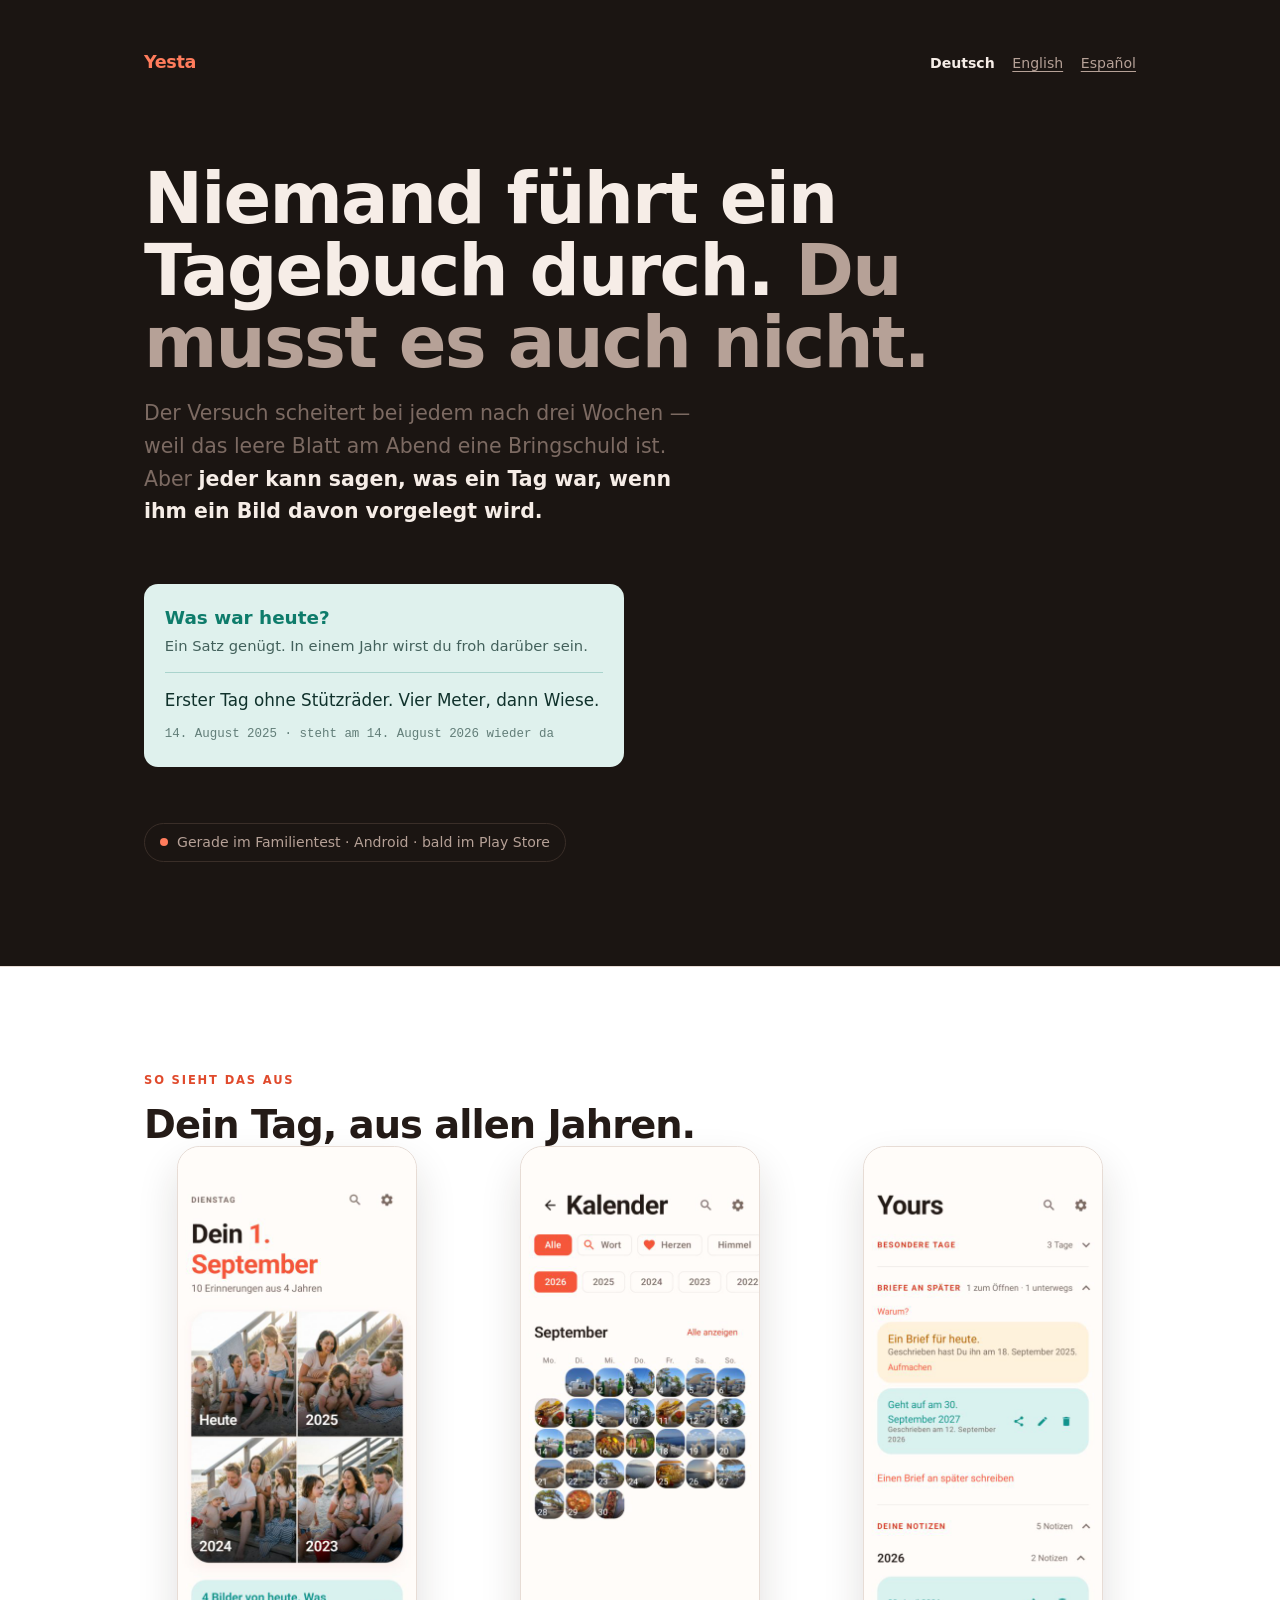
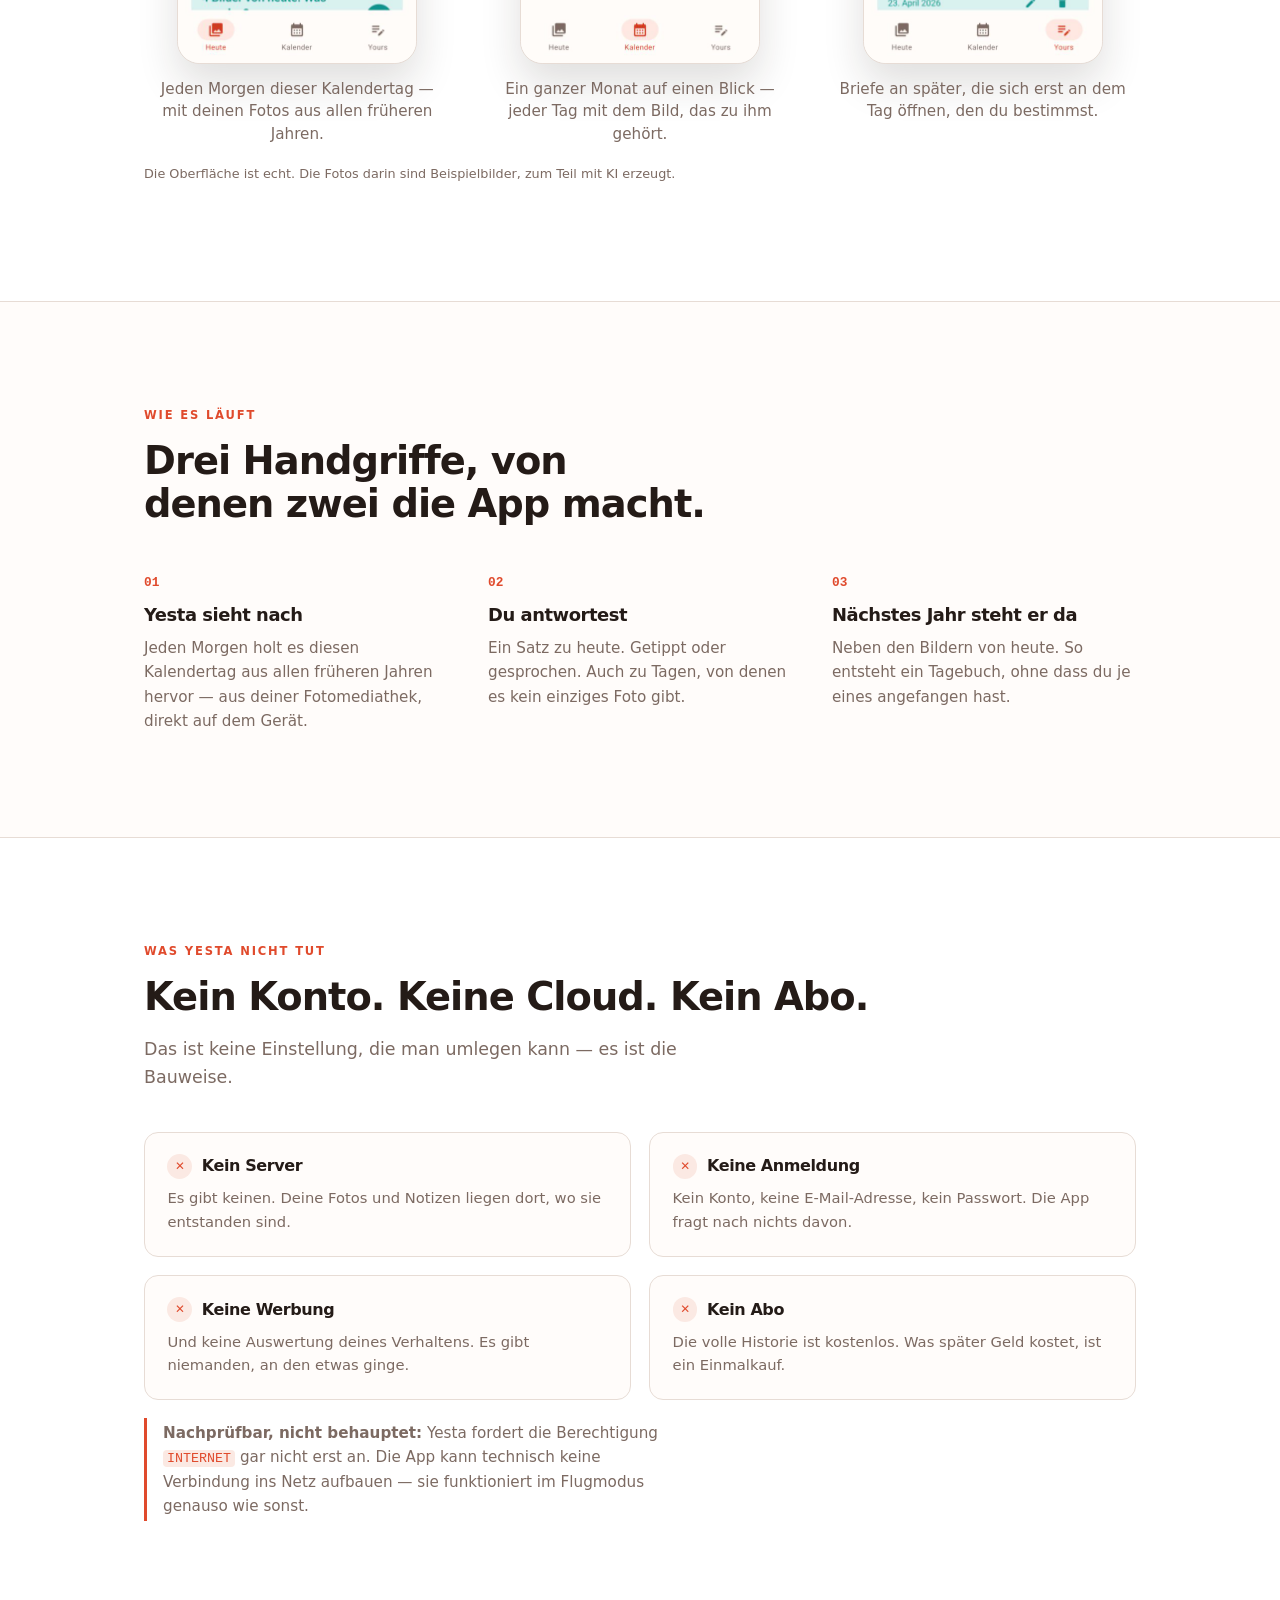
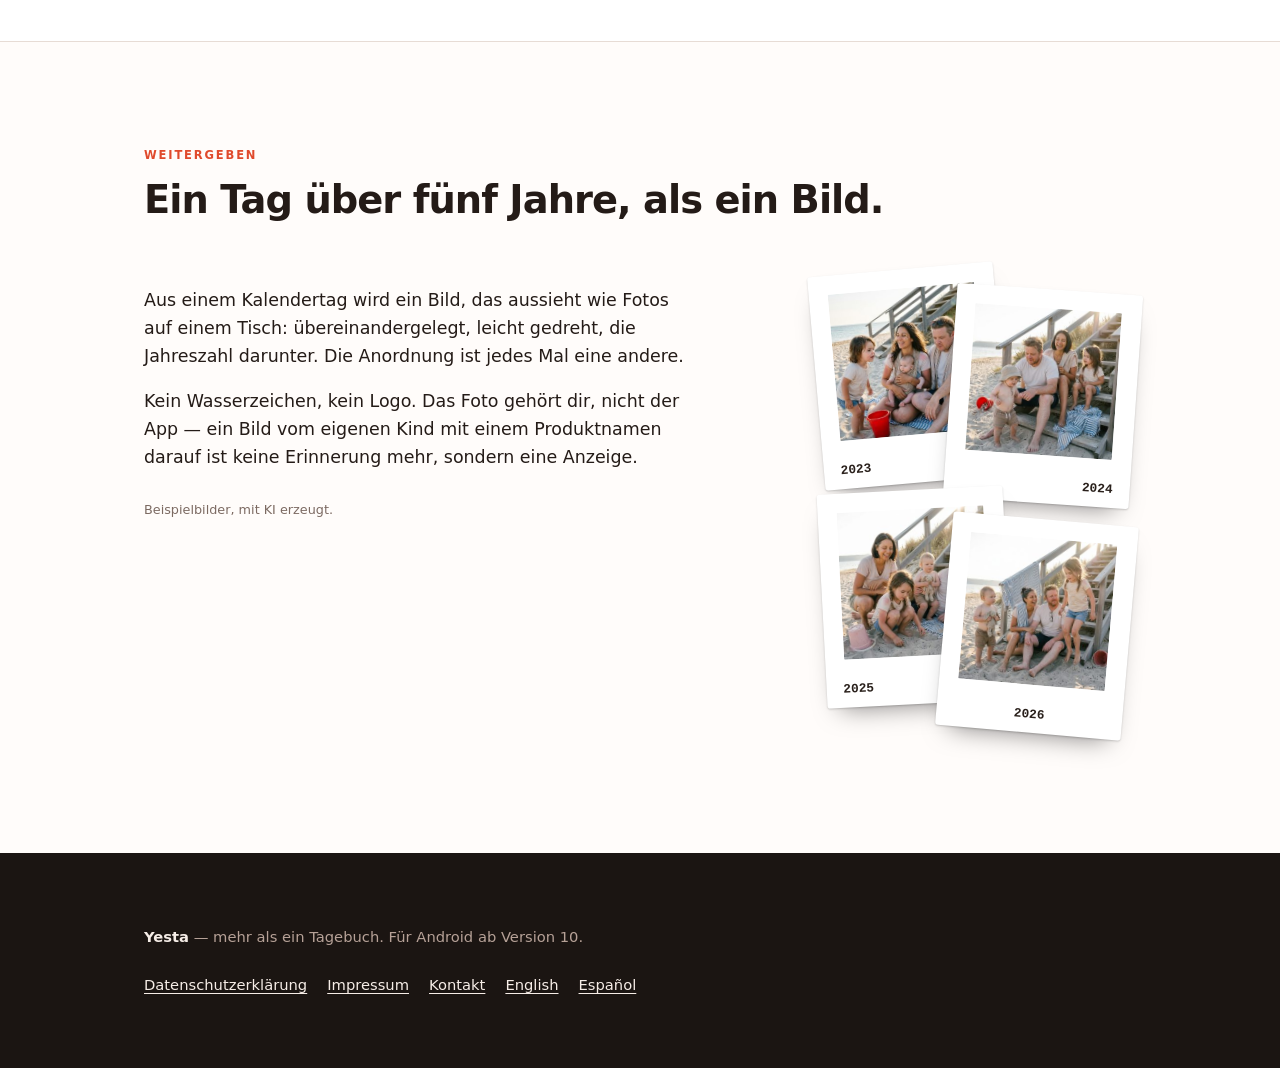
==== index.html @ fdedf06f "Webseite aktualisiert" ====
<!doctype html>
<html lang="de">
<head>
<meta charset="utf-8">
<meta name="viewport" content="width=device-width, initial-scale=1">
<title>Yesta — mehr als ein Tagebuch</title>
<meta name="description" content="Yesta zeigt dir jeden Tag, was du am selben Datum in früheren Jahren erlebt hast, und stellt eine Frage: Was war heute? Alles bleibt auf deinem Handy.">
<link rel="canonical" href="https://yesta.app/">
<link rel="alternate" hreflang="de" href="https://yesta.app/">
<link rel="alternate" hreflang="en" href="https://yesta.app/en/">
<link rel="alternate" hreflang="es" href="https://yesta.app/es/">
<link rel="alternate" hreflang="x-default" href="https://yesta.app/">
<meta property="og:title" content="Yesta — mehr als ein Tagebuch">
<meta property="og:description" content="Was war heute? Ein Satz genügt. Nächstes Jahr liest du ihn wieder.">
<meta property="og:type" content="website">
<meta property="og:site_name" content="Yesta">
<meta property="og:locale" content="de_DE">
<meta property="og:locale:alternate" content="en_US">
<meta property="og:locale:alternate" content="es_ES">
<meta property="og:url" content="https://yesta.app/">
<meta property="og:image" content="https://yesta.app/bilder/vorschau.jpg">
<meta property="og:image:width" content="1200">
<meta property="og:image:height" content="630">
<meta property="og:image:alt" content="Yesta — mehr als ein Tagebuch. Ein Handy zeigt den 1. September mit vier Fotos aus früheren Jahren, davor ein Sofortbild von 2024.">
<meta name="twitter:card" content="summary_large_image">
<style>
  :root {
    --ground:        #FFFCFA;
    --ground-deep:   #1B1512;
    --surface:       #FFFFFF;
    --ink:           #241B17;
    --ink-muted:     #7C6A62;
    --ink-inverse:   #F6EDE7;
    --ink-inverse-muted: #B6A197;
    --coral:         #E04A2C;
    --coral-bright:  #FF7C5C;
    --coral-wash:    #FBE9E3;
    --teal:          #0E7C6B;
    --teal-wash:     #DFF1ED;
    --line:          #E7DCD5;
    --line-inverse:  #3A2E28;

    --sans: "Segoe UI Variable Display", "Segoe UI", system-ui, -apple-system,
            "Helvetica Neue", Arial, sans-serif;
    --mono: "Cascadia Mono", Consolas, ui-monospace, "SF Mono", Menlo, monospace;

    --measure: 34rem;
    --gutter: clamp(1.25rem, 5vw, 3rem);
  }

  @media (prefers-color-scheme: dark) {
    :root {
      --ground:      #171210;
      --surface:     #201A17;
      --ink:         #F4EBE5;
      --ink-muted:   #B09C92;
      --coral:       #FF7C5C;
      --coral-wash:  #35201A;
      --teal:        #5FD3BE;
      --teal-wash:   #14322D;
      --line:        #362C27;
    }
  }

  *, *::before, *::after { box-sizing: border-box; }

  body {
    margin: 0;
    background: var(--ground);
    color: var(--ink);
    font-family: var(--sans);
    font-size: clamp(1rem, .96rem + .2vw, 1.09rem);
    line-height: 1.6;
    -webkit-font-smoothing: antialiased;
  }

  .band { padding: clamp(3.5rem, 9vw, 6.5rem) var(--gutter); }
  .inner { max-width: 62rem; margin: 0 auto; }
  p { max-width: var(--measure); }

  h1, h2, h3 { text-wrap: balance; letter-spacing: -.025em; margin: 0; }

  /* ---------------- Kopfband ---------------- */

  .hero {
    background: var(--ground-deep);
    color: var(--ink-inverse);
    padding-top: clamp(2rem, 5vw, 3rem);
  }

  .brandline {
    display: flex;
    align-items: baseline;
    justify-content: space-between;
    gap: 1rem;
    margin-bottom: clamp(3rem, 9vw, 5.5rem);
  }

  .brand {
    font-size: 1.1rem;
    font-weight: 700;
    letter-spacing: -.02em;
    color: var(--coral-bright);
  }

  .langs { display: flex; gap: 1.1rem; flex: none; }
  .lang {
    font-size: .88rem;
    color: var(--ink-inverse-muted);
    text-decoration: underline;
    text-underline-offset: .18em;
  }
  .lang:hover { color: var(--coral-bright); }
  .lang[aria-current="true"] {
    color: var(--ink-inverse);
    text-decoration: none;
    font-weight: 600;
  }

  .hero h1 {
    font-size: clamp(2.3rem, 7.5vw, 4.4rem);
    line-height: 1.02;
    font-weight: 700;
    max-width: 18ch;
  }

  .hero h1 .quiet { color: var(--ink-inverse-muted); }

  .hero-body {
    margin-top: 1.6rem;
    color: var(--ink-inverse-muted);
    font-size: clamp(1.05rem, 1rem + .35vw, 1.3rem);
    max-width: 36rem;
  }

  .hero-body strong { color: var(--ink-inverse); font-weight: 600; }

  /* Die Notizkarte — dasselbe Objekt, das die App zeigt. */
  .note-card {
    margin-top: clamp(2.5rem, 6vw, 3.5rem);
    max-width: 30rem;
    background: var(--teal-wash);
    border-radius: 14px;
    padding: 1.15rem 1.3rem 1.35rem;
    color: #10322C;
  }
  @media (prefers-color-scheme: dark) { .note-card { color: #D8F2EC; } }

  .note-card .ask {
    font-size: 1.15rem;
    font-weight: 700;
    color: var(--teal);
    margin: 0 0 .15rem;
  }
  .note-card .hint { margin: 0 0 .9rem; font-size: .92rem; opacity: .75; }
  .note-card .written {
    margin: 0;
    font-size: 1.05rem;
    border-top: 1px solid rgba(14, 124, 107, .25);
    padding-top: .85rem;
  }
  .note-card .stamp {
    display: block;
    margin-top: .7rem;
    font-family: var(--mono);
    font-size: .78rem;
    opacity: .6;
  }

  .status {
    margin-top: clamp(2.5rem, 6vw, 3.5rem);
    display: inline-flex;
    align-items: center;
    gap: .55rem;
    border: 1px solid var(--line-inverse);
    border-radius: 99px;
    padding: .45rem .95rem;
    font-size: .88rem;
    color: var(--ink-inverse-muted);
  }
  .dot {
    width: .5rem; height: .5rem; border-radius: 50%;
    background: var(--coral-bright); flex: none;
  }

  /* ---------------- Abschnitte ---------------- */

  .eyebrow {
    font-size: .72rem;
    font-weight: 700;
    letter-spacing: .16em;
    text-transform: uppercase;
    color: var(--coral);
    margin-bottom: .9rem;
  }

  h2 { font-size: clamp(1.6rem, 1.2rem + 1.6vw, 2.4rem); line-height: 1.12; }
  .band > .inner > p { margin-top: 1.1rem; color: var(--ink-muted); }

  .steps {
    margin-top: clamp(2rem, 5vw, 3rem);
    display: grid;
    gap: clamp(1.5rem, 4vw, 2.5rem);
    grid-template-columns: repeat(auto-fit, minmax(15rem, 1fr));
  }
  .step h3 { font-size: 1.12rem; margin-bottom: .4rem; }
  .step p { color: var(--ink-muted); font-size: .95rem; margin: 0; max-width: 26rem; }
  .step .num {
    font-family: var(--mono);
    font-size: .8rem;
    font-weight: 700;
    color: var(--coral);
    display: block;
    margin-bottom: .5rem;
  }

  /* ---------------- Was es nicht tut ---------------- */

  .plain { background: var(--surface); border-block: 1px solid var(--line); }

  /* Vier Karten, also zwei mal zwei. Ein „auto-fit"-Raster ergab auf breiten
     Schirmen drei Spalten und eine leere graue Zelle daneben. */
  .facts {
    margin-top: clamp(1.8rem, 4vw, 2.5rem);
    display: grid;
    gap: clamp(.85rem, 2.2vw, 1.15rem);
    grid-template-columns: 1fr;
  }
  @media (min-width: 46rem) { .facts { grid-template-columns: 1fr 1fr; } }

  .fact {
    background: var(--ground);
    border: 1px solid var(--line);
    border-radius: 14px;
    padding: 1.3rem 1.4rem 1.4rem;
  }
  .fact h3 {
    font-size: 1rem;
    margin-bottom: .45rem;
    display: flex;
    align-items: center;
    gap: .6rem;
  }
  .fact h3::before {
    content: "✕";
    flex: none;
    width: 1.55rem; height: 1.55rem;
    border-radius: 50%;
    background: var(--coral-wash);
    color: var(--coral);
    font-size: .74rem;
    font-weight: 700;
    display: grid;
    place-items: center;
  }
  .fact p { font-size: .92rem; color: var(--ink-muted); margin: 0; max-width: none; }

  .proof {
    margin-top: 1.5rem;
    border-left: 3px solid var(--coral);
    padding: .2rem 0 .2rem 1rem;
    font-size: .95rem;
    color: var(--ink-muted);
    max-width: var(--measure);
  }
  .proof code {
    font-family: var(--mono);
    font-size: .88em;
    background: var(--coral-wash);
    color: var(--coral);
    border-radius: 4px;
    padding: .06em .3em;
  }

  /* ---------------- Das geteilte Bild ---------------- */

  .share-layout {
    margin-top: clamp(2rem, 5vw, 3rem);
    display: grid;
    gap: clamp(2rem, 5vw, 3.5rem);
    grid-template-columns: 1fr;
    align-items: start;
  }
  @media (min-width: 52rem) {
    .share-layout { grid-template-columns: 1fr minmax(15rem, 20rem); }
  }

  .stack {
    position: relative;
    aspect-ratio: 2 / 3;
    max-width: 20rem;
    width: 100%;
    justify-self: center;
  }
  .pola {
    position: absolute;
    width: 58%;
    background: #fff;
    border-radius: 3px;
    padding: 6% 6% 15%;
    box-shadow: 0 1px 2px rgba(0,0,0,.18), 0 14px 26px -14px rgba(0,0,0,.5);
  }
  /* "height: auto" ist noetig, sonst schlaegt das height-Attribut des Bildes
     durch und das Sofortbild wird 300 Pixel hoch statt quadratisch. */
  .pola img {
    display: block;
    width: 100%;
    height: auto;
    aspect-ratio: 1;
    object-fit: cover;
    border-radius: 1px;
    background: var(--line);
  }
  .pola b {
    position: absolute;
    left: 9%; right: 9%; bottom: 3.5%;
    text-align: center;
    font-family: var(--mono);
    font-size: .8rem;
    font-weight: 600;
    color: #2A211C;
  }
  /* Jede Jahreszahl rueckt auf die Seite, die das naechste Sofortbild frei
     laesst - mittig verschwand sie darunter. Das oberste bleibt mittig. */
  .p1 b, .p3 b { text-align: left; }
  .p2 b { text-align: right; }
  /* Zwei Reihen zu zweit statt einer Saeule: Als Saeule ueberdeckte jedes
     Sofortbild die Jahreszahl des darueberliegenden - die Ueberlappung war
     groesser als der weisse Rand, unter dem die Zahl steht. So liegt jede
     Zahl im freien Bereich, und das unterste Bild bleibt im Rahmen. */
  .p1 { left:  0%; top:  0%; transform: rotate(-5deg); }
  .p2 { right: 0%; top:  4%; transform: rotate( 4deg); }
  .p3 { left:  2%; top: 46%; transform: rotate(-3deg); }
  .p4 { right: 2%; top: 52%; transform: rotate( 5deg); }

  /* ---------------- Fuß ---------------- */

  footer {
    background: var(--ground-deep);
    color: var(--ink-inverse-muted);
    padding: clamp(3rem, 7vw, 4.5rem) var(--gutter);
    font-size: .92rem;
  }
  footer .inner { display: grid; gap: 1.5rem; }
  footer a { color: var(--ink-inverse); text-decoration: underline; text-underline-offset: .18em; }
  footer a:hover { color: var(--coral-bright); }
  footer a:focus-visible, .status:focus-visible {
    outline: 2px solid var(--coral-bright); outline-offset: 3px;
  }
  .foot-links { display: flex; flex-wrap: wrap; gap: 1.25rem; }

  /* Die drei Bildschirmfotos unter dem Kopf. */
  .schau { display: grid; gap: clamp(1.25rem, 4vw, 2.25rem); grid-template-columns: 1fr; }
  .schau figure { margin: 0; display: grid; gap: .85rem; justify-items: center; }
  .schau img {
    display: block; width: 100%; max-width: 15rem; height: auto;
    border-radius: 1.4rem; border: 1px solid var(--line);
    box-shadow: 0 1.25rem 2.5rem rgba(36, 27, 23, .14);
    background: var(--surface);
  }
  .schau figcaption {
    color: var(--ink-muted); font-size: .95rem; line-height: 1.5;
    text-align: center; max-width: 18rem;
  }
  @media (min-width: 44rem) {
    .schau { grid-template-columns: repeat(3, 1fr); align-items: start; }
  }
  /* Kennzeichnung der kuenstlich erzeugten Beispielbilder im Stapel. */
  .stack-hinweis {
    margin-top: 1.75rem;
    color: var(--ink-muted);
    font-size: .8rem;
  }
</style>
</head>
<body>

<header class="band hero">
  <div class="inner">
    <div class="brandline">
      <div class="brand">Yesta</div>
      <nav class="langs" aria-label="Sprache">
        <span class="lang" aria-current="true">Deutsch</span>
        <a class="lang" href="en/index.html" hreflang="en" lang="en">English</a>
        <a class="lang" href="es/index.html" hreflang="es" lang="es">Español</a>
      </nav>
    </div>

    <h1>Niemand führt ein Tagebuch durch. <span class="quiet">Du musst es auch nicht.</span></h1>

    <p class="hero-body">
      Der Versuch scheitert bei jedem nach drei Wochen — weil das leere Blatt am
      Abend eine Bringschuld ist. Aber <strong>jeder kann sagen, was ein Tag war,
      wenn ihm ein Bild davon vorgelegt wird.</strong>
    </p>

    <div class="note-card">
      <p class="ask">Was war heute?</p>
      <p class="hint">Ein Satz genügt. In einem Jahr wirst du froh darüber sein.</p>
      <p class="written">
        Erster Tag ohne Stützräder. Vier Meter, dann Wiese.
        <span class="stamp">14. August 2025 · steht am 14. August 2026 wieder da</span>
      </p>
    </div>

    <div class="status"><span class="dot"></span> Gerade im Familientest · Android · bald im Play Store</div>
  </div>
</header>

<section class="band plain">
  <div class="inner">
    <div class="eyebrow">So sieht das aus</div>
    <h2>Dein Tag, aus allen Jahren.</h2>

    <div class="schau">
      <figure>
        <img src="bilder/01-home.jpg" width="480" height="1040" loading="lazy"
             alt="Die Tagesübersicht: Überschrift „Dein 1. September“, darunter vier Fotos desselben Kalendertags aus den Jahren 2023 bis heute.">
        <figcaption>Jeden Morgen dieser Kalendertag — mit deinen Fotos aus allen früheren Jahren.</figcaption>
      </figure>
      <figure>
        <img src="bilder/03-monat.jpg" width="480" height="1040" loading="lazy"
             alt="Die Monatsansicht: ein Kalenderraster, in dem jeder Tag des Septembers das Foto trägt, das an diesem Tag entstanden ist.">
        <figcaption>Ein ganzer Monat auf einen Blick — jeder Tag mit dem Bild, das zu ihm gehört.</figcaption>
      </figure>
      <figure>
        <img src="bilder/04-briefe.jpg" width="480" height="1040" loading="lazy"
             alt="Die Ansicht „Briefe an später“ mit verschlossenen Briefen und ihrem jeweiligen Öffnungsdatum.">
        <figcaption>Briefe an später, die sich erst an dem Tag öffnen, den du bestimmst.</figcaption>
      </figure>
    </div>
    <p class="stack-hinweis">Die Oberfläche ist echt. Die Fotos darin sind
      Beispielbilder, zum Teil mit KI erzeugt.</p>
  </div>
</section>

<section class="band">
  <div class="inner">
    <div class="eyebrow">Wie es läuft</div>
    <h2>Drei Handgriffe, von denen zwei die App macht.</h2>

    <div class="steps">
      <div class="step">
        <span class="num">01</span>
        <h3>Yesta sieht nach</h3>
        <p>
          Jeden Morgen holt es diesen Kalendertag aus allen früheren Jahren
          hervor — aus deiner Fotomediathek, direkt auf dem Gerät.
        </p>
      </div>
      <div class="step">
        <span class="num">02</span>
        <h3>Du antwortest</h3>
        <p>
          Ein Satz zu heute. Getippt oder gesprochen. Auch zu Tagen, von denen
          es kein einziges Foto gibt.
        </p>
      </div>
      <div class="step">
        <span class="num">03</span>
        <h3>Nächstes Jahr steht er da</h3>
        <p>
          Neben den Bildern von heute. So entsteht ein Tagebuch, ohne dass du
          je eines angefangen hast.
        </p>
      </div>
    </div>
  </div>
</section>

<section class="band plain">
  <div class="inner">
    <div class="eyebrow">Was Yesta nicht tut</div>
    <h2>Kein Konto. Keine Cloud. Kein Abo.</h2>
    <p>
      Das ist keine Einstellung, die man umlegen kann — es ist die Bauweise.
    </p>

    <div class="facts">
      <div class="fact">
        <h3>Kein Server</h3>
        <p>Es gibt keinen. Deine Fotos und Notizen liegen dort, wo sie entstanden sind.</p>
      </div>
      <div class="fact">
        <h3>Keine Anmeldung</h3>
        <p>Kein Konto, keine E-Mail-Adresse, kein Passwort. Die App fragt nach nichts davon.</p>
      </div>
      <div class="fact">
        <h3>Keine Werbung</h3>
        <p>Und keine Auswertung deines Verhaltens. Es gibt niemanden, an den etwas ginge.</p>
      </div>
      <div class="fact">
        <h3>Kein Abo</h3>
        <p>Die volle Historie ist kostenlos. Was später Geld kostet, ist ein Einmalkauf.</p>
      </div>
    </div>

    <p class="proof">
      <strong>Nachprüfbar, nicht behauptet:</strong> Yesta fordert die
      Berechtigung <code>INTERNET</code> gar nicht erst an. Die App kann
      technisch keine Verbindung ins Netz aufbauen — sie funktioniert im
      Flugmodus genauso wie sonst.
    </p>
  </div>
</section>

<section class="band">
  <div class="inner">
    <div class="eyebrow">Weitergeben</div>
    <h2>Ein Tag über fünf Jahre, als ein Bild.</h2>

    <div class="share-layout">
      <div>
        <p>
          Aus einem Kalendertag wird ein Bild, das aussieht wie Fotos auf einem
          Tisch: übereinandergelegt, leicht gedreht, die Jahreszahl darunter.
          Die Anordnung ist jedes Mal eine andere.
        </p>
        <p>
          Kein Wasserzeichen, kein Logo. Das Foto gehört dir, nicht der App —
          ein Bild vom eigenen Kind mit einem Produktnamen darauf ist keine
          Erinnerung mehr, sondern eine Anzeige.
        </p>
        <p class="stack-hinweis">Beispielbilder, mit KI erzeugt.</p>
      </div>

      <div class="stack" role="img" aria-label="Vier Sofortbilder vom selben Kalendertag am Strand, schräg übereinandergelegt: dieselbe Familie in vier Jahren — 2023 mit einem Baby auf dem Arm, 2026 stehen beide Kinder allein und sind sichtbar gewachsen.">
        <div class="pola p1"><img src="bilder/pola-1.jpg" width="300" height="300" loading="lazy" alt=""><b>2023</b></div>
        <div class="pola p2"><img src="bilder/pola-2.jpg" width="300" height="300" loading="lazy" alt=""><b>2024</b></div>
        <div class="pola p3"><img src="bilder/pola-3.jpg" width="300" height="300" loading="lazy" alt=""><b>2025</b></div>
        <div class="pola p4"><img src="bilder/pola-4.jpg" width="300" height="300" loading="lazy" alt=""><b>2026</b></div>
      </div>
    </div>
  </div>
</section>

<footer>
  <div class="inner">
    <div>
      <strong style="color:var(--ink-inverse)">Yesta</strong> — mehr als ein
      Tagebuch. Für Android ab Version 10.
    </div>

    <div class="foot-links">
      <a href="datenschutz.html">Datenschutzerklärung</a>
      <a href="impressum.html">Impressum</a>
      <a href="mailto:kontakt@yesta.app">Kontakt</a>
      <a href="en/index.html" hreflang="en" lang="en">English</a>
      <a href="es/index.html" hreflang="es" lang="es">Español</a>
    </div>

  </div>
</footer>

</body>
</html>
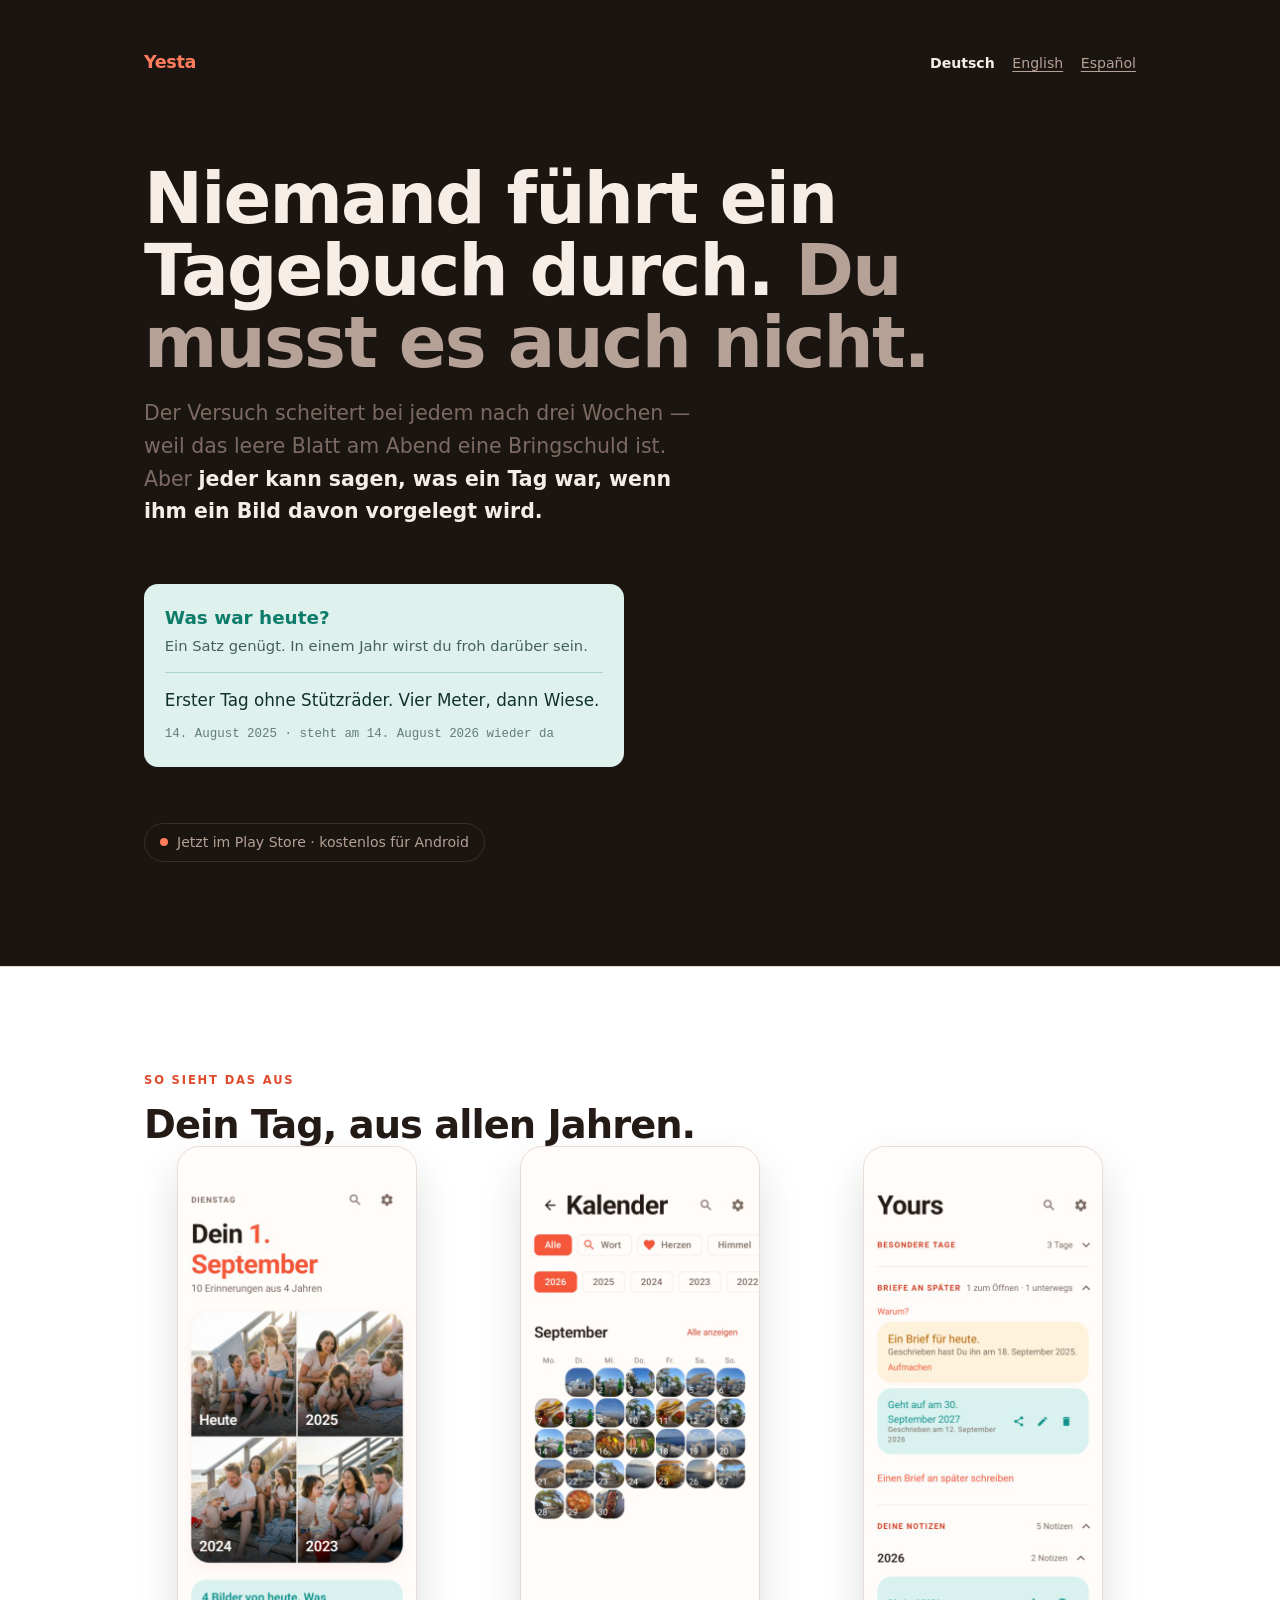
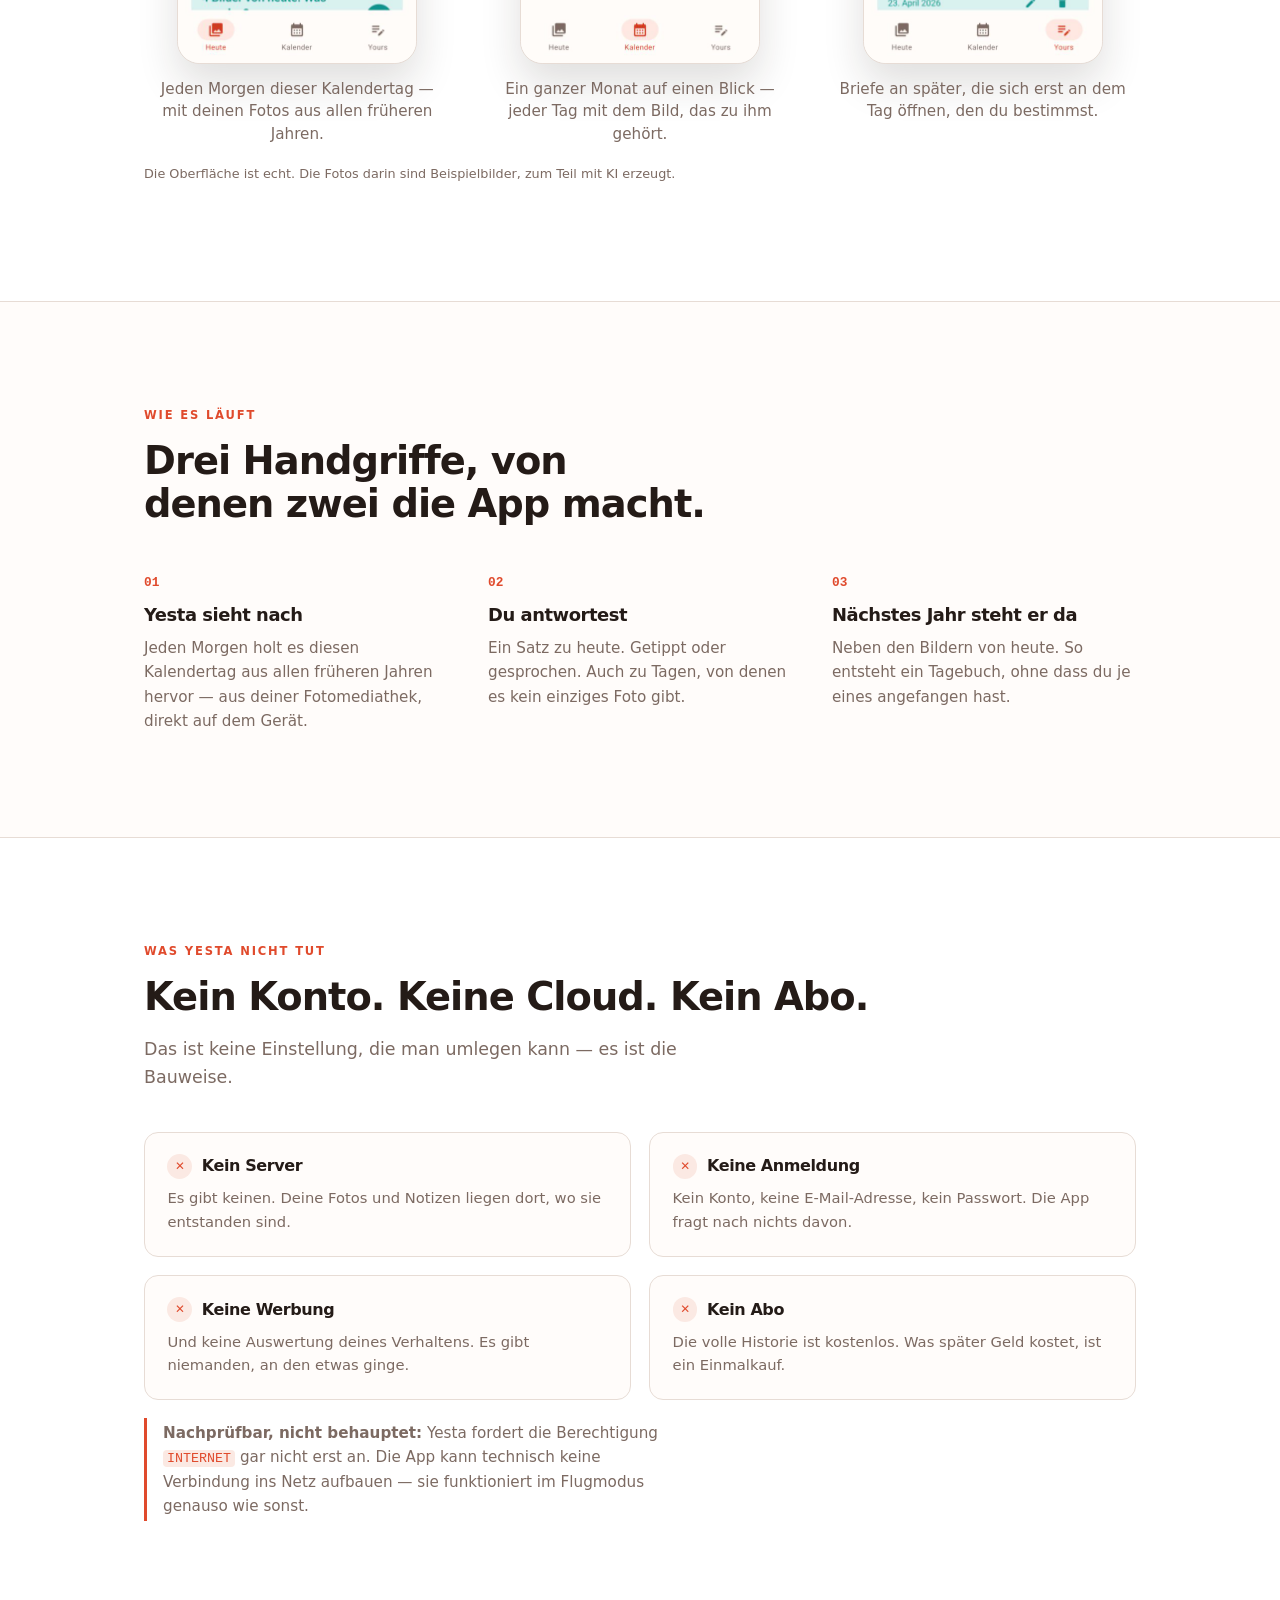
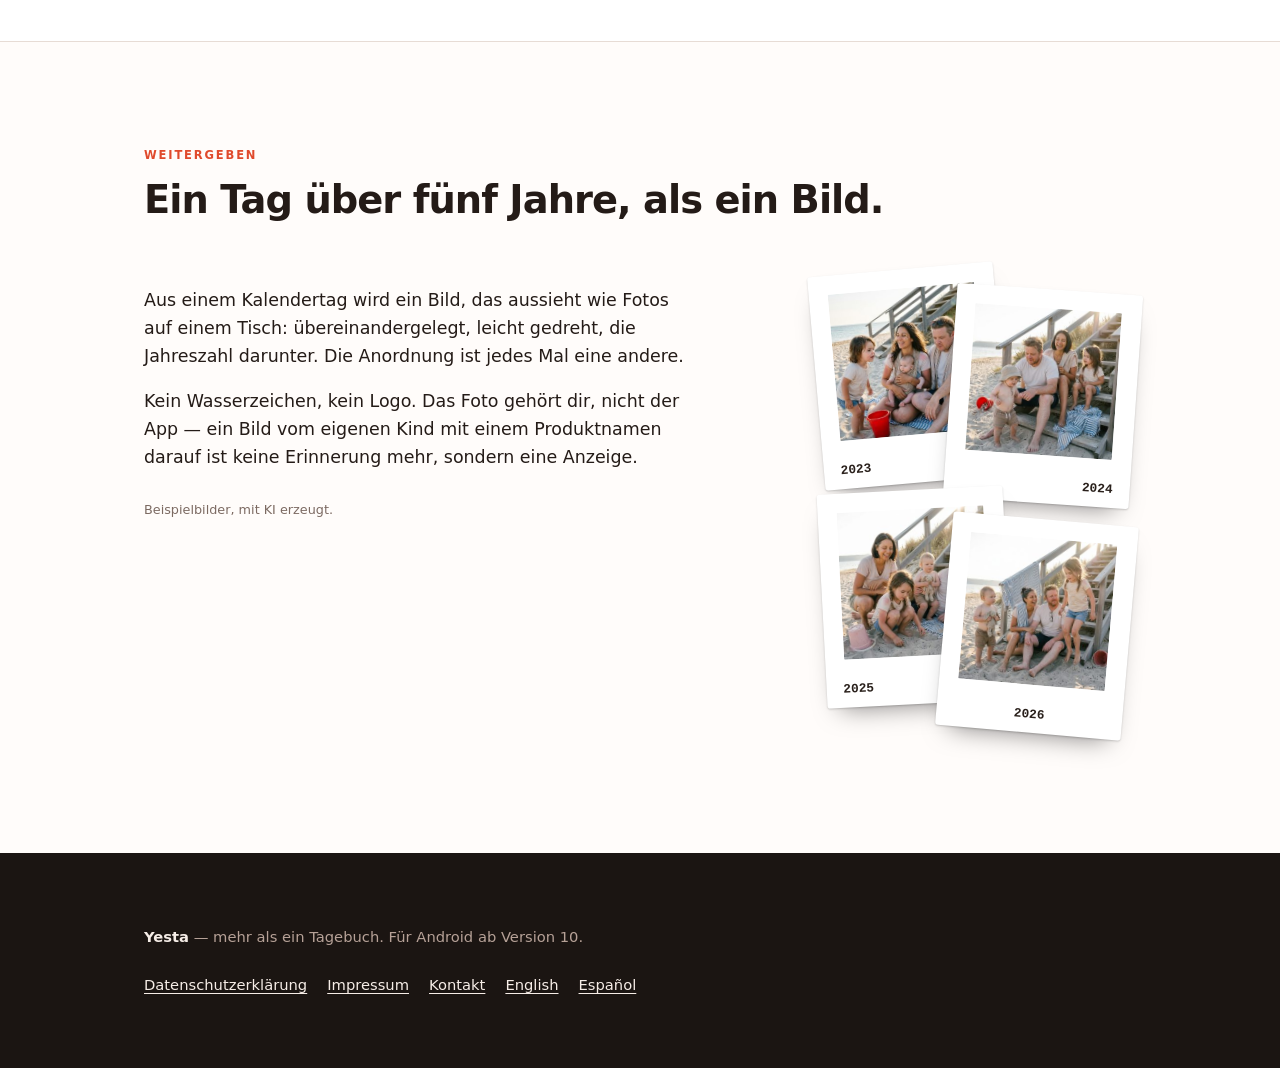
==== commit 03a60c0d: "Startseite: Yesta ist im Play Store, Statuskapsel fuehrt dorthin" ====
--- a/index.html
+++ b/index.html
@@ -182,6 +182,9 @@
     width: .5rem; height: .5rem; border-radius: 50%;
     background: var(--coral-bright); flex: none;
   }
+  /* Seit dem 28.09.2026 ist die Kapsel der Weg in den Store, kein Hinweis mehr. */
+  a.status { text-decoration: none; transition: border-color .2s ease; }
+  a.status:hover, a.status:focus-visible { border-color: var(--coral-bright); }
 
   /* ---------------- Abschnitte ---------------- */
 
@@ -403,7 +406,7 @@
       </p>
     </div>
 
-    <div class="status"><span class="dot"></span> Gerade im Familientest · Android · bald im Play Store</div>
+    <a class="status" href="https://play.google.com/store/apps/details?id=com.yesta.app"><span class="dot"></span> Jetzt im Play Store · kostenlos für Android</a>
   </div>
 </header>
 
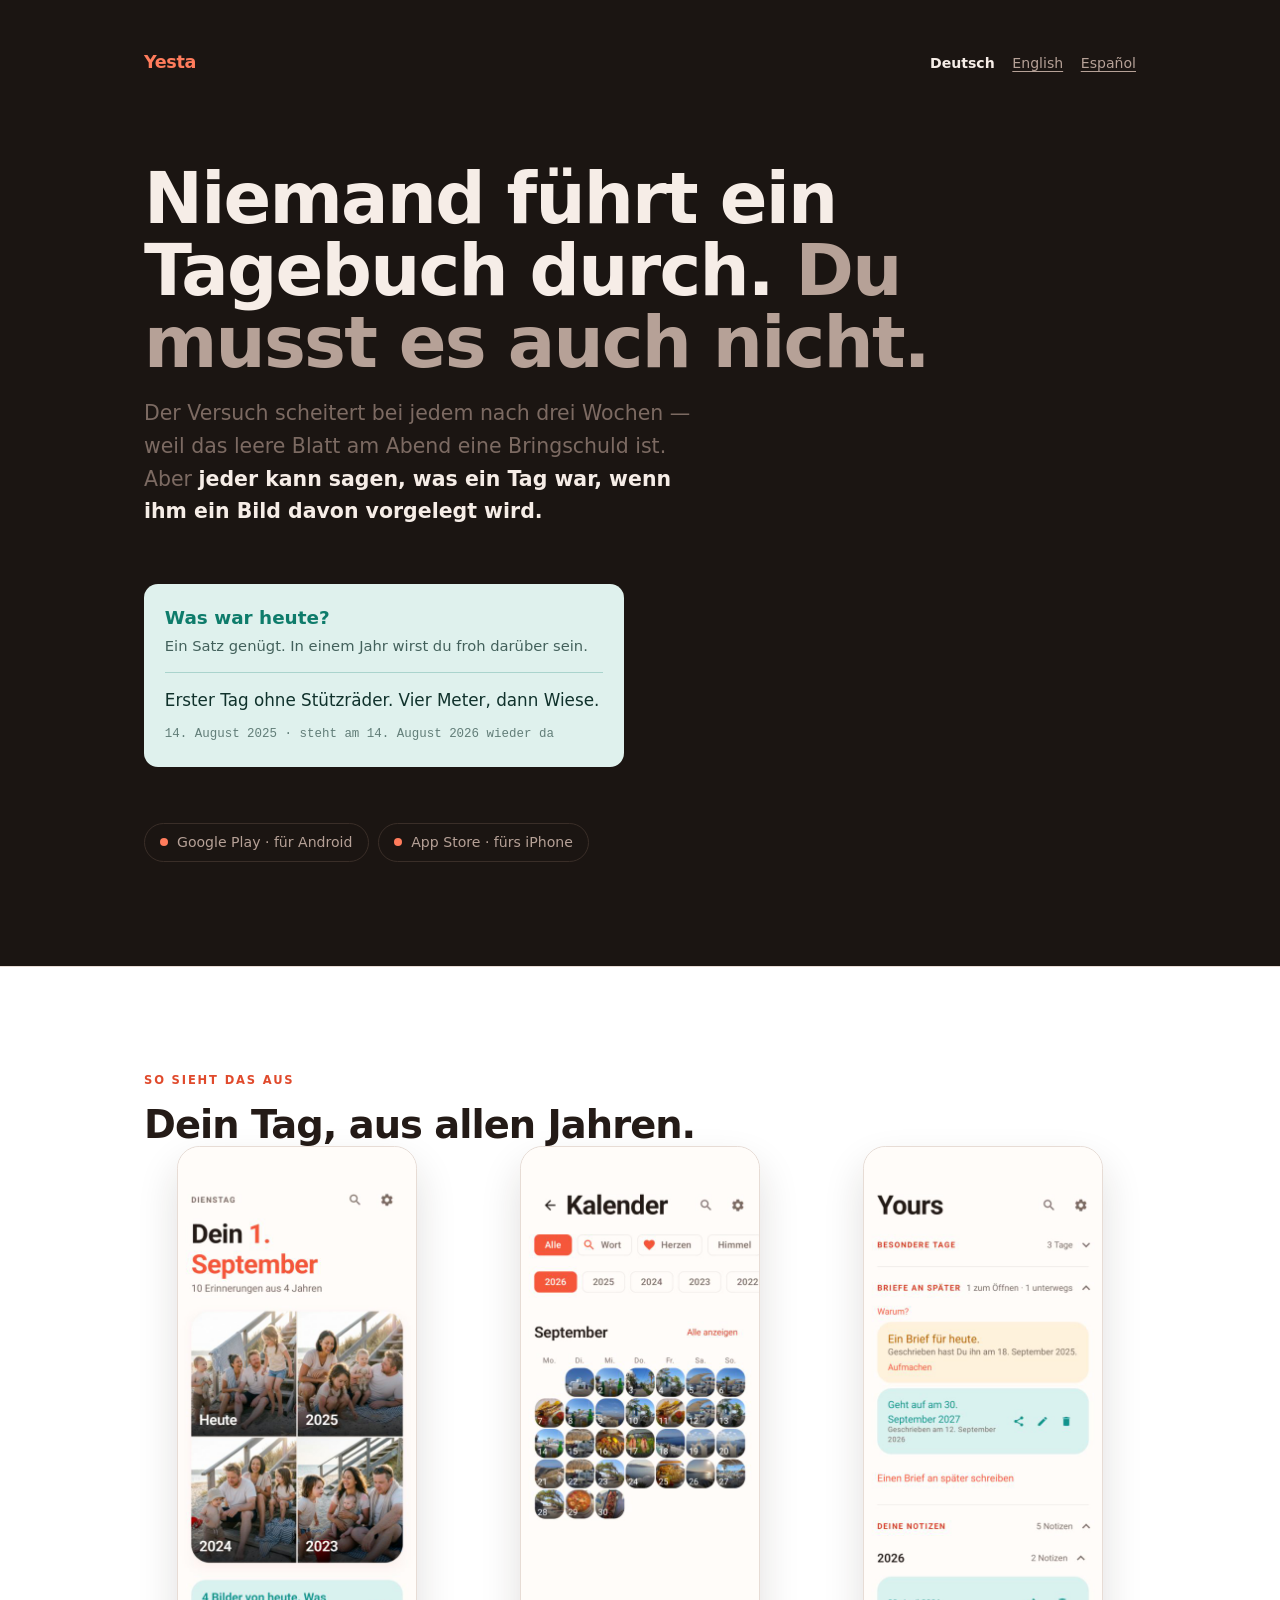
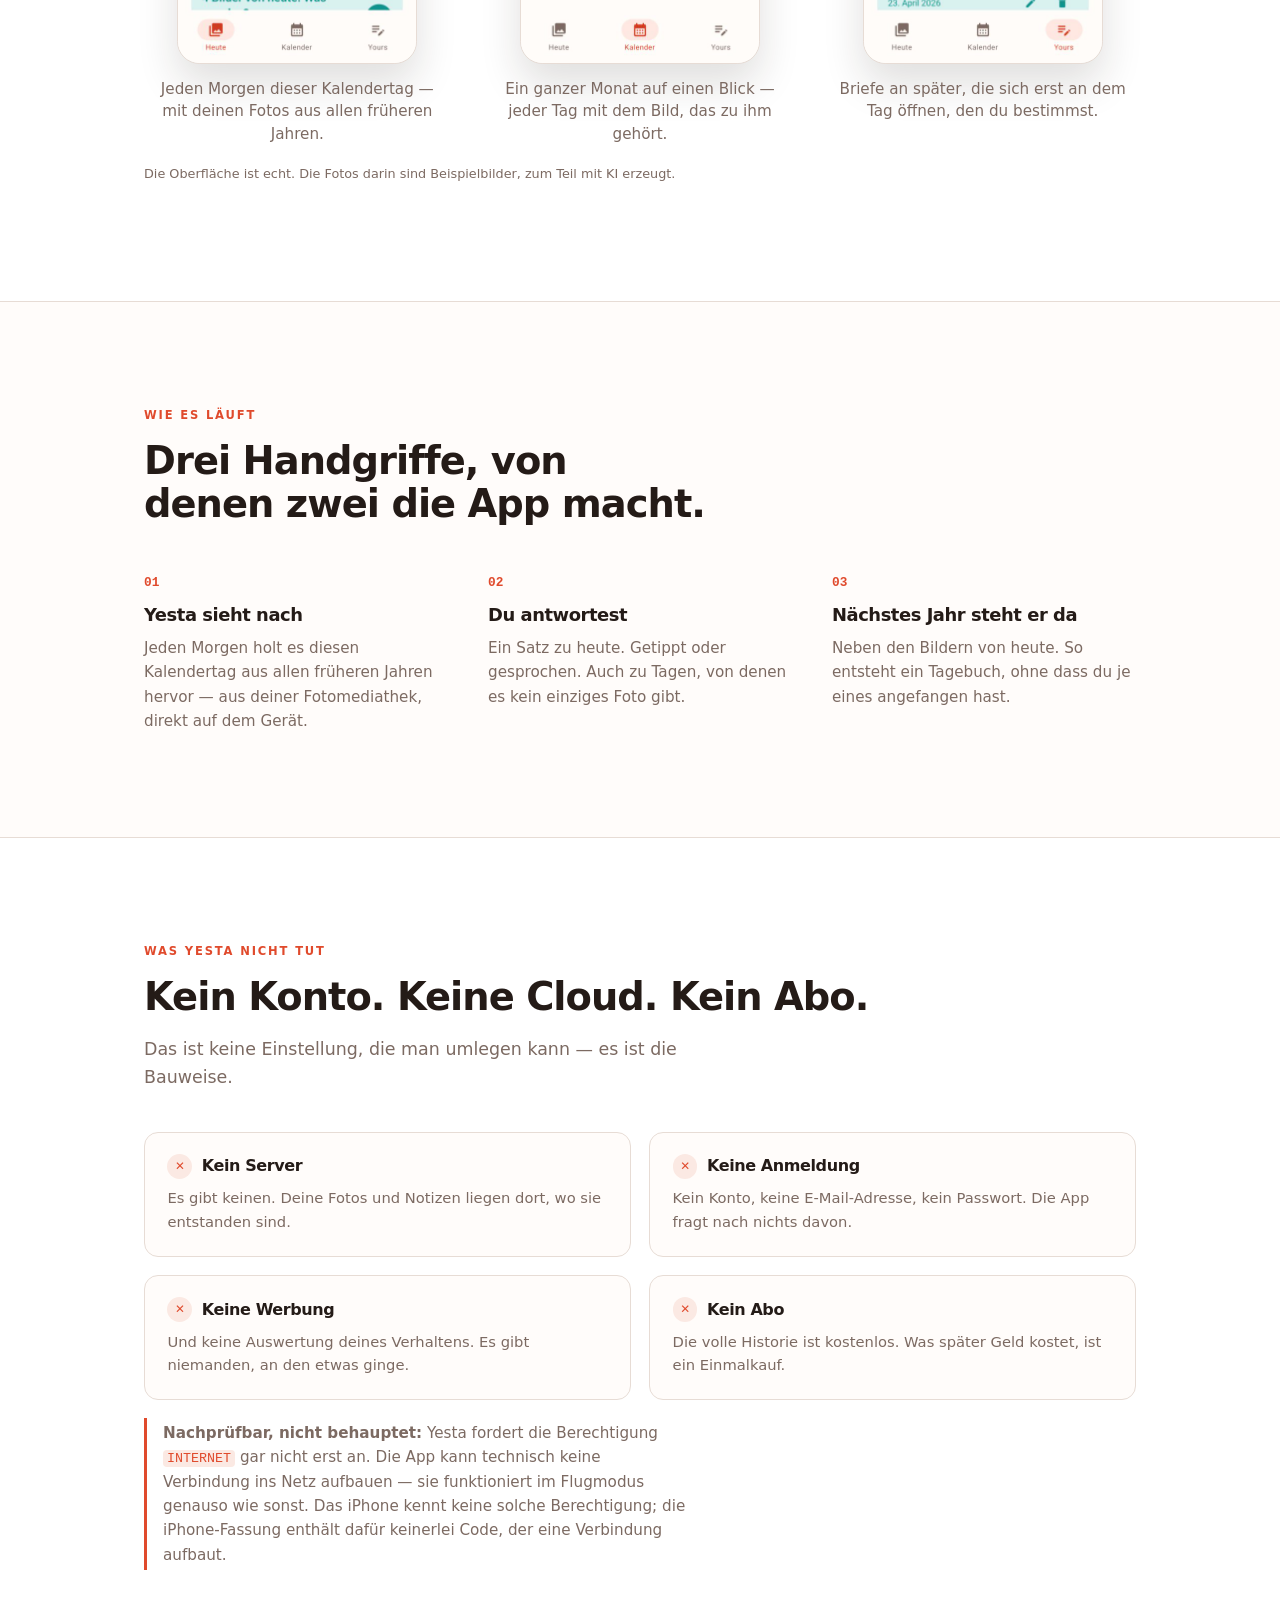
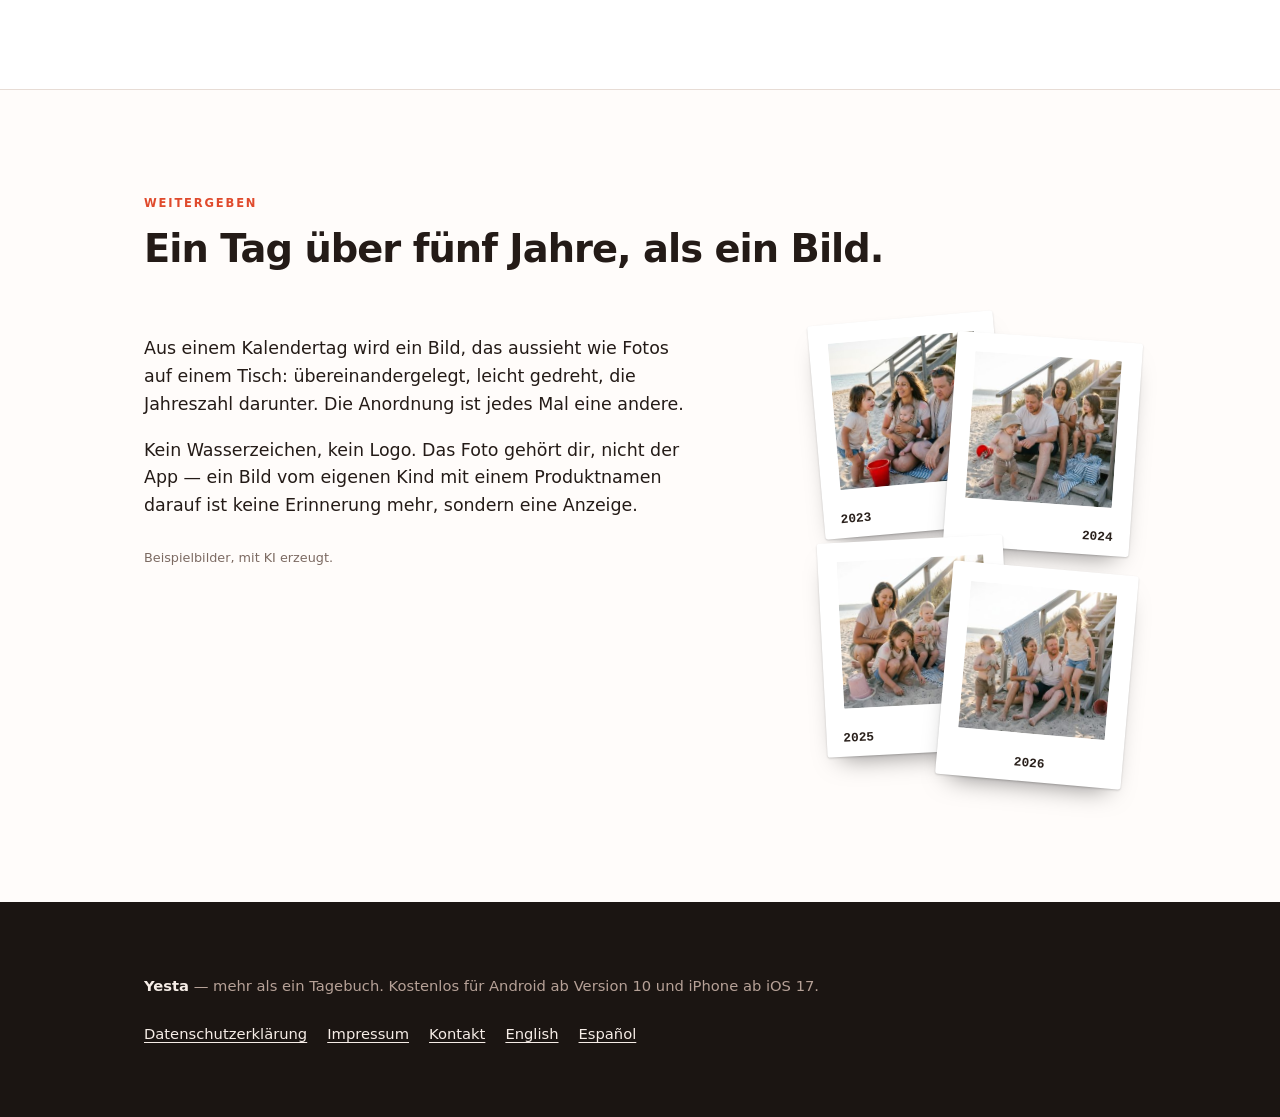
==== commit 1f5e64dd: "iPhone-Start" ====
--- a/index.html
+++ b/index.html
@@ -3,15 +3,18 @@
 <head>
 <meta charset="utf-8">
 <meta name="viewport" content="width=device-width, initial-scale=1">
-<title>Yesta — mehr als ein Tagebuch</title>
+<link rel="icon" href="/favicon.ico" sizes="16x16 32x32 48x48">
+<link rel="icon" href="/favicon.svg" type="image/svg+xml">
+<link rel="apple-touch-icon" href="/apple-touch-icon.png">
+<title>Yesta – Erinnerungen &amp; Tagebuch</title>
 <meta name="description" content="Yesta zeigt dir jeden Tag, was du am selben Datum in früheren Jahren erlebt hast, und stellt eine Frage: Was war heute? Alles bleibt auf deinem Handy.">
 <link rel="canonical" href="https://yesta.app/">
 <link rel="alternate" hreflang="de" href="https://yesta.app/">
 <link rel="alternate" hreflang="en" href="https://yesta.app/en/">
 <link rel="alternate" hreflang="es" href="https://yesta.app/es/">
 <link rel="alternate" hreflang="x-default" href="https://yesta.app/">
-<meta property="og:title" content="Yesta — mehr als ein Tagebuch">
-<meta property="og:description" content="Was war heute? Ein Satz genügt. Nächstes Jahr liest du ihn wieder.">
+<meta property="og:title" content="Yesta – Erinnerungen &amp; Tagebuch">
+<meta property="og:description" content="Jeden Morgen deine Fotos von heute aus früheren Jahren. Ohne Konto, ohne Cloud.">
 <meta property="og:type" content="website">
 <meta property="og:site_name" content="Yesta">
 <meta property="og:locale" content="de_DE">
@@ -21,7 +24,7 @@
 <meta property="og:image" content="https://yesta.app/bilder/vorschau.jpg">
 <meta property="og:image:width" content="1200">
 <meta property="og:image:height" content="630">
-<meta property="og:image:alt" content="Yesta — mehr als ein Tagebuch. Ein Handy zeigt den 1. September mit vier Fotos aus früheren Jahren, davor ein Sofortbild von 2024.">
+<meta property="og:image:alt" content="Yesta – Erinnerungen &amp; Tagebuch. Ein Handy zeigt den 1. September mit vier Fotos aus früheren Jahren, davor ein Sofortbild von 2024.">
 <meta name="twitter:card" content="summary_large_image">
 <style>
   :root {
@@ -185,6 +188,9 @@
   /* Seit dem 28.09.2026 ist die Kapsel der Weg in den Store, kein Hinweis mehr. */
   a.status { text-decoration: none; transition: border-color .2s ease; }
   a.status:hover, a.status:focus-visible { border-color: var(--coral-bright); }
+  /* Seit dem iPhone-Start zwei Kapseln nebeneinander, auf schmalen Schirmen untereinander. */
+  .stores { display: flex; flex-wrap: wrap; gap: .6rem; margin-top: clamp(2.5rem, 6vw, 3.5rem); }
+  .stores .status { margin-top: 0; }
 
   /* ---------------- Abschnitte ---------------- */
 
@@ -406,7 +412,10 @@
       </p>
     </div>
 
-    <a class="status" href="https://play.google.com/store/apps/details?id=com.yesta.app"><span class="dot"></span> Jetzt im Play Store · kostenlos für Android</a>
+    <div class="stores">
+      <a class="status" href="https://play.google.com/store/apps/details?id=com.yesta.app&amp;referrer=utm_source%3Dwebsite%26utm_campaign%3Dstart"><span class="dot"></span> Google Play · für Android</a>
+      <a class="status" href="https://apps.apple.com/app/id6823133458?pt=129622336&amp;ct=website&amp;mt=8"><span class="dot"></span> App Store · fürs iPhone</a>
+    </div>
   </div>
 </header>
 
@@ -503,6 +512,8 @@
       Berechtigung <code>INTERNET</code> gar nicht erst an. Die App kann
       technisch keine Verbindung ins Netz aufbauen — sie funktioniert im
       Flugmodus genauso wie sonst.
+      Das iPhone kennt keine solche Berechtigung; die iPhone-Fassung enthält
+      dafür keinerlei Code, der eine Verbindung aufbaut.
     </p>
   </div>
 </section>
@@ -541,7 +552,7 @@
   <div class="inner">
     <div>
       <strong style="color:var(--ink-inverse)">Yesta</strong> — mehr als ein
-      Tagebuch. Für Android ab Version 10.
+      Tagebuch. Kostenlos für Android ab Version 10 und iPhone ab iOS 17.
     </div>
 
     <div class="foot-links">
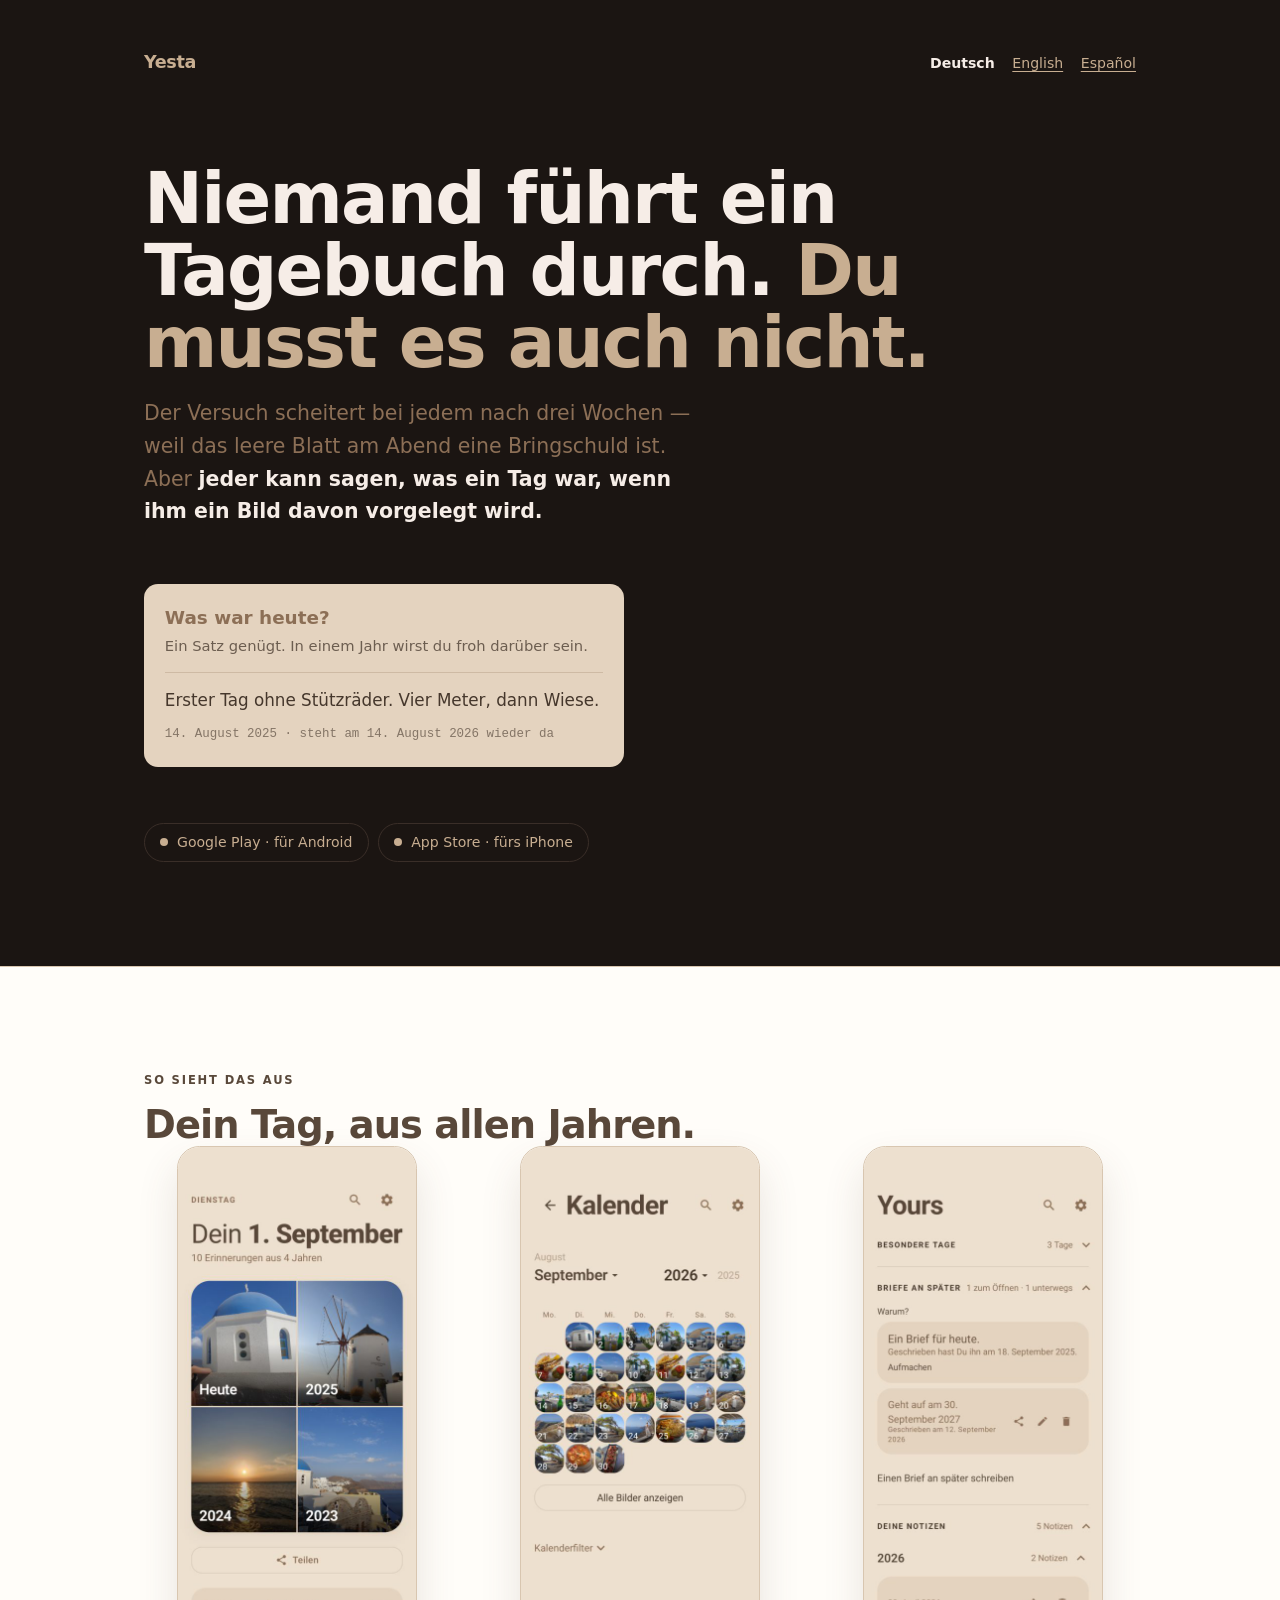
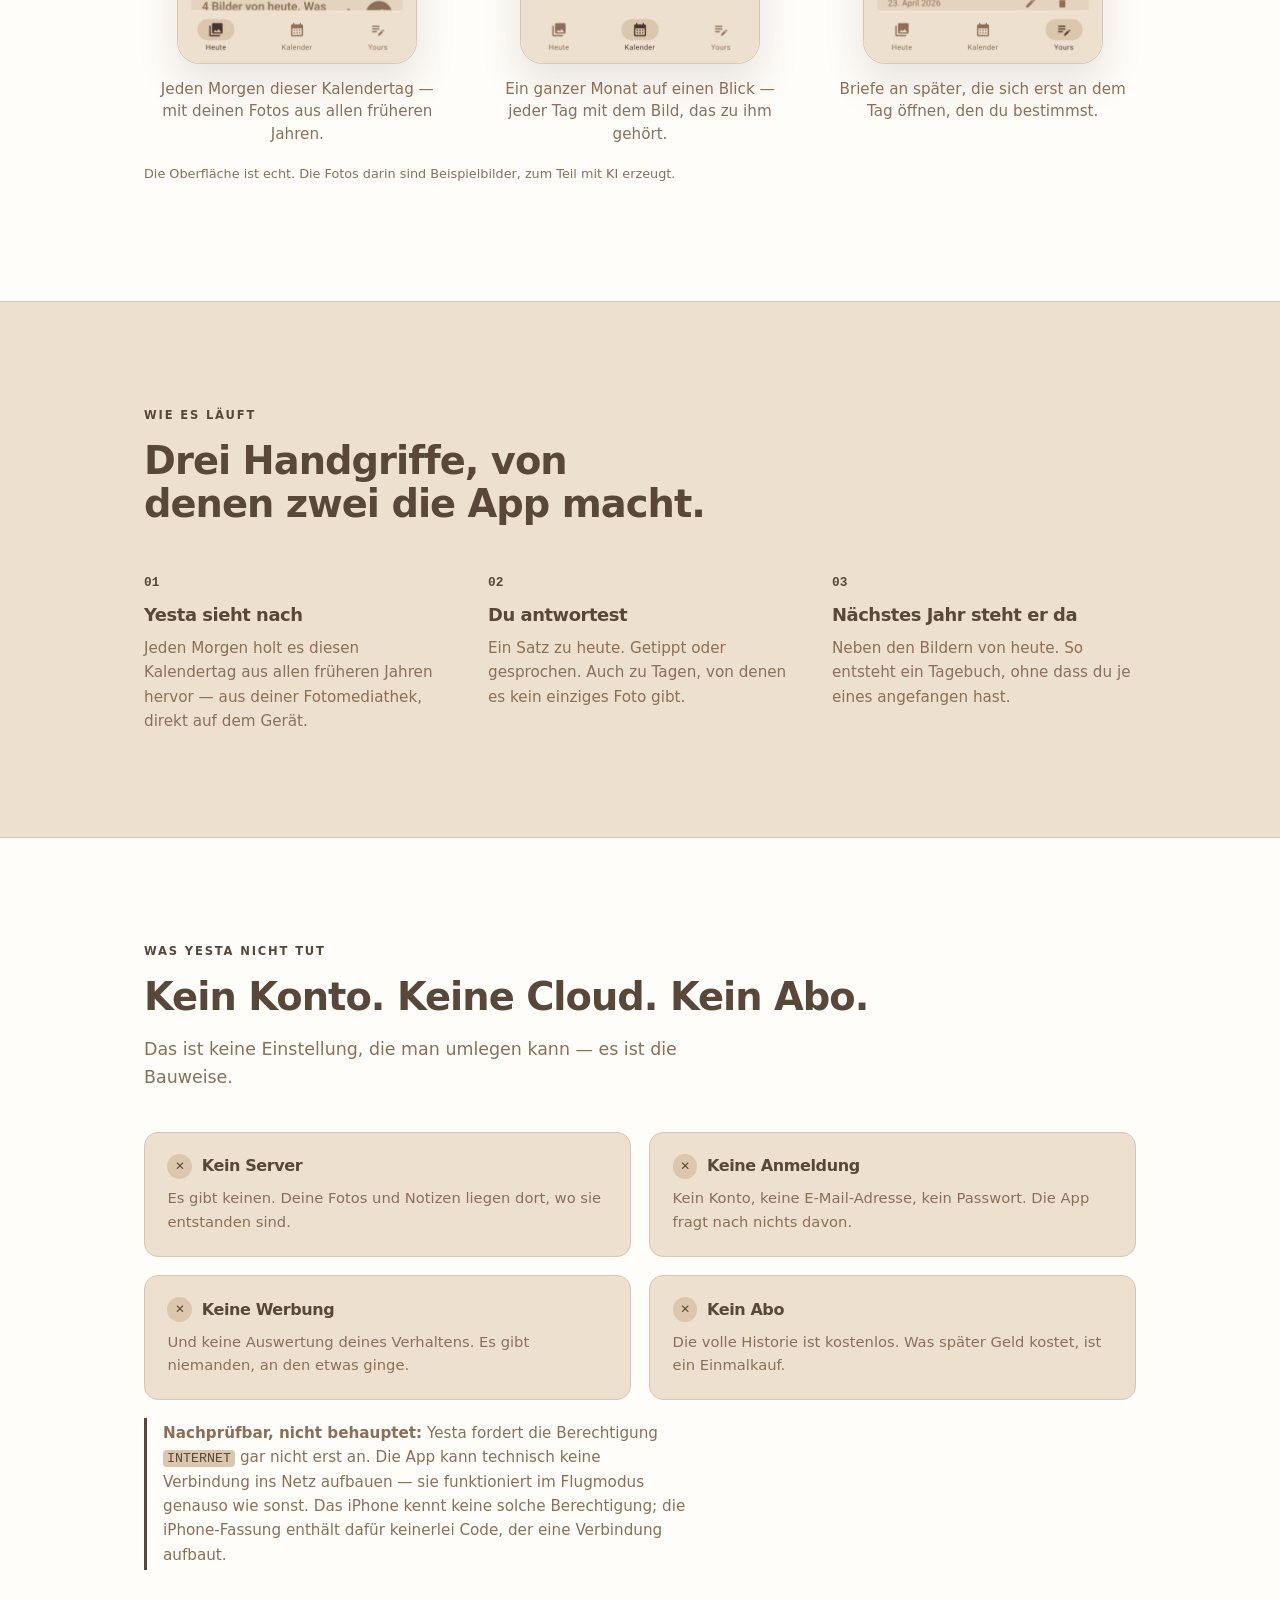
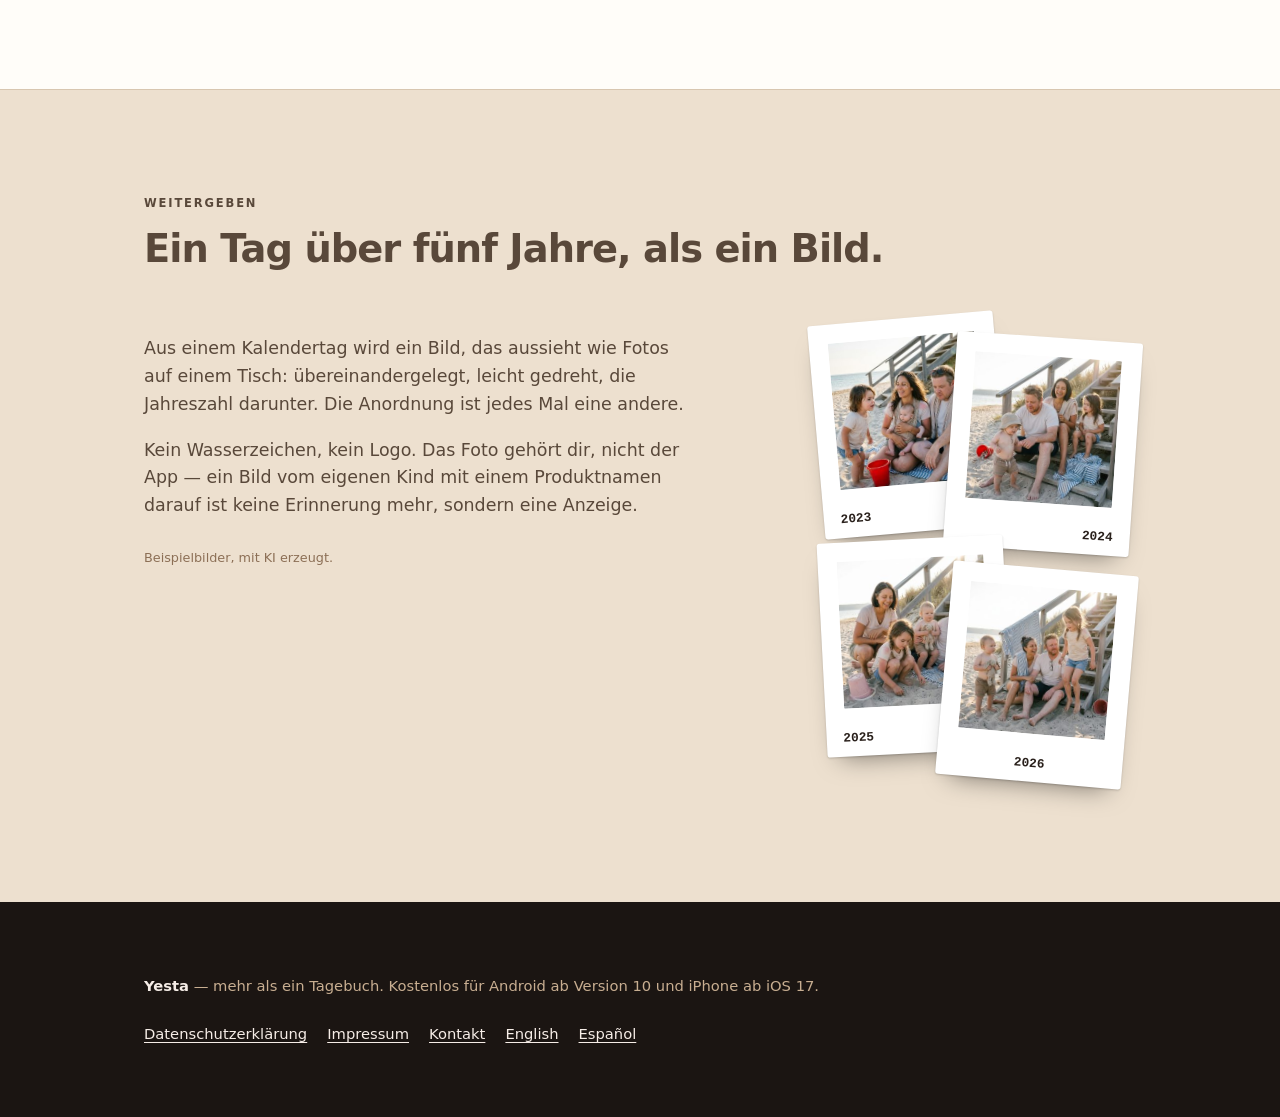
==== commit 18ca2433: "Beige-Design" ====
--- a/index.html
+++ b/index.html
@@ -28,19 +28,19 @@
 <meta name="twitter:card" content="summary_large_image">
 <style>
   :root {
-    --ground:        #FFFCFA;
+    --ground:        #EDE0CF;
     --ground-deep:   #1B1512;
-    --surface:       #FFFFFF;
-    --ink:           #241B17;
-    --ink-muted:     #7C6A62;
+    --surface:       #FFFDF9;
+    --ink:           #59483A;
+    --ink-muted:     #8C6F56;
     --ink-inverse:   #F6EDE7;
-    --ink-inverse-muted: #B6A197;
-    --coral:         #E04A2C;
-    --coral-bright:  #FF7C5C;
-    --coral-wash:    #FBE9E3;
-    --teal:          #0E7C6B;
-    --teal-wash:     #DFF1ED;
-    --line:          #E7DCD5;
+    --ink-inverse-muted: #C8AE91;
+    --coral:         #59483A;
+    --coral-bright:  #C8AE91;
+    --coral-wash:    #DCC6AD;
+    --teal:          #8C6F56;
+    --teal-wash:     #E4D3BF;
+    --line:          #D8C6B0;
     --line-inverse:  #3A2E28;
 
     --sans: "Segoe UI Variable Display", "Segoe UI", system-ui, -apple-system,
@@ -57,10 +57,10 @@
       --surface:     #201A17;
       --ink:         #F4EBE5;
       --ink-muted:   #B09C92;
-      --coral:       #FF7C5C;
-      --coral-wash:  #35201A;
-      --teal:        #5FD3BE;
-      --teal-wash:   #14322D;
+      --coral:       #C8AE91;
+      --coral-wash:  #3A3026;
+      --teal:        #C8AE91;
+      --teal-wash:   #2E2822;
       --line:        #362C27;
     }
   }
@@ -145,9 +145,9 @@
     background: var(--teal-wash);
     border-radius: 14px;
     padding: 1.15rem 1.3rem 1.35rem;
-    color: #10322C;
-  }
-  @media (prefers-color-scheme: dark) { .note-card { color: #D8F2EC; } }
+    color: #45372C;
+  }
+  @media (prefers-color-scheme: dark) { .note-card { color: #EDE0CF; } }
 
   .note-card .ask {
     font-size: 1.15rem;
@@ -159,7 +159,7 @@
   .note-card .written {
     margin: 0;
     font-size: 1.05rem;
-    border-top: 1px solid rgba(14, 124, 107, .25);
+    border-top: 1px solid rgba(140, 111, 86, .25);
     padding-top: .85rem;
   }
   .note-card .stamp {
@@ -364,7 +364,7 @@
   .schau img {
     display: block; width: 100%; max-width: 15rem; height: auto;
     border-radius: 1.4rem; border: 1px solid var(--line);
-    box-shadow: 0 1.25rem 2.5rem rgba(36, 27, 23, .14);
+    box-shadow: 0 1.25rem 2.5rem rgba(89, 72, 58, .14);
     background: var(--surface);
   }
   .schau figcaption {
@@ -414,7 +414,7 @@
 
     <div class="stores">
       <a class="status" href="https://play.google.com/store/apps/details?id=com.yesta.app&amp;referrer=utm_source%3Dwebsite%26utm_campaign%3Dstart"><span class="dot"></span> Google Play · für Android</a>
-      <a class="status" href="https://apps.apple.com/app/id6823133458?pt=129622336&amp;ct=website&amp;mt=8"><span class="dot"></span> App Store · fürs iPhone</a>
+      <a class="status" href="https://apps.apple.com/de/app/id6823133458?pt=129622336&amp;ct=website&amp;mt=8"><span class="dot"></span> App Store · fürs iPhone</a>
     </div>
   </div>
 </header>
